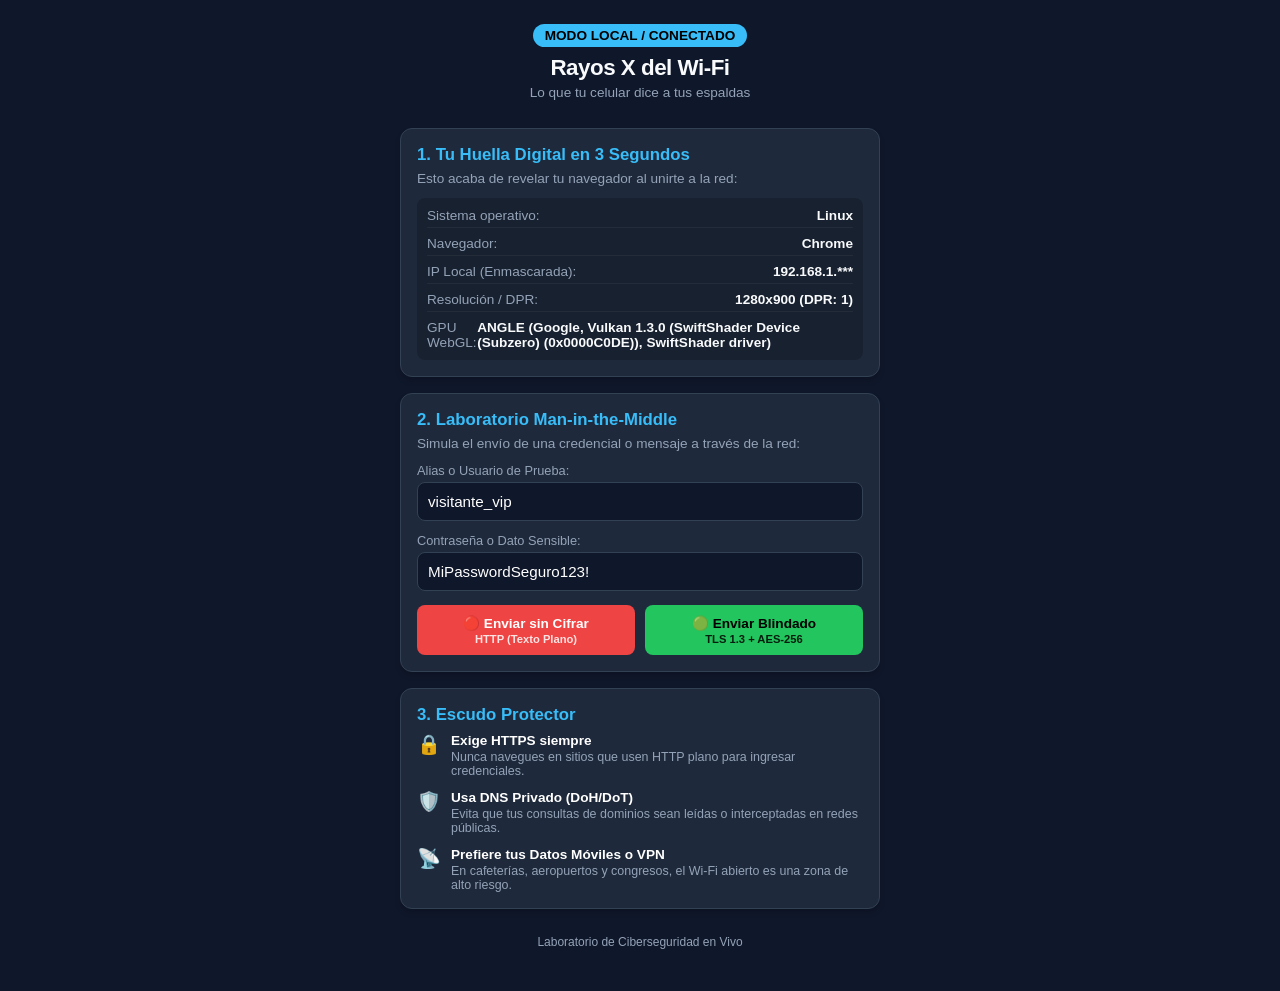
==== web/portal/index.html @ 3300b3cd "actualizacion3 fase2" ====
<!DOCTYPE html>
<html lang="es">
<head>
    <meta charset="UTF-8">
    <meta name="viewport" content="width=device-width, initial-scale=1.0, maximum-scale=1.0, user-scalable=no">
    <title>Rayos X del Wi-Fi Público - Tu Dispositivo al Descubierto</title>
    <link rel="stylesheet" href="styles.css">
</head>
<body>
    <div class="mobile-container">
        <!-- Cabecera -->
        <header class="header">
            <div class="badge-node" id="nodeBadge">Conectando...</div>
            <h1>Rayos X del Wi-Fi</h1>
            <p class="subtitle">Lo que tu celular dice a tus espaldas</p>
        </header>

        <!-- Paso 1: Huella Digital -->
        <section class="card" id="step1">
            <h2>1. Tu Huella Digital en 3 Segundos</h2>
            <p class="instruction">Esto acaba de revelar tu navegador al unirte a la red:</p>
            <div class="fingerprint-grid" id="fingerprintData">
                <div class="fp-item"><span>Sistema operativo:</span> <strong id="osVal">Detectando...</strong></div>
                <div class="fp-item"><span>Navegador:</span> <strong id="browserVal">Detectando...</strong></div>
                <div class="fp-item"><span>IP Local (Enmascarada):</span> <strong id="ipVal">...</strong></div>
                <div class="fp-item"><span>Resolución / DPR:</span> <strong id="screenVal">...</strong></div>
                <div class="fp-item"><span>GPU WebGL:</span> <strong id="gpuVal">...</strong></div>
            </div>
        </section>

        <!-- Paso 2: Laboratorio MitM -->
        <section class="card" id="step2">
            <h2>2. Laboratorio Man-in-the-Middle</h2>
            <p class="instruction">Simula el envío de una credencial o mensaje a través de la red:</p>
            
            <div class="form-group">
                <label for="aliasInput">Alias o Usuario de Prueba:</label>
                <input type="text" id="aliasInput" value="visitante_vip" placeholder="Ej. usuario123">
            </div>

            <div class="form-group">
                <label for="passInput">Contraseña o Dato Sensible:</label>
                <input type="text" id="passInput" value="MiPasswordSeguro123!" placeholder="Contraseña ficticia">
            </div>

            <div class="button-row">
                <button id="btnPlain" class="btn btn-danger">
                    <span>🔴 Enviar sin Cifrar</span>
                    <small>HTTP (Texto Plano)</small>
                </button>
                <button id="btnEncrypted" class="btn btn-success">
                    <span>🟢 Enviar Blindado</span>
                    <small>TLS 1.3 + AES-256</small>
                </button>
            </div>

            <div id="mitmResult" class="mitm-result hidden">
                <h3 id="resultTitle">Resultado de la Transmisión</h3>
                <div id="resultContent" class="result-box"></div>
            </div>
        </section>

        <!-- Paso 3: Recomendaciones -->
        <section class="card" id="step3">
            <h2>3. Escudo Protector</h2>
            <ul class="recommendations-list">
                <li>
                    <span class="icon">🔒</span>
                    <div>
                        <strong>Exige HTTPS siempre</strong>
                        <p>Nunca navegues en sitios que usen HTTP plano para ingresar credenciales.</p>
                    </div>
                </li>
                <li>
                    <span class="icon">🛡️</span>
                    <div>
                        <strong>Usa DNS Privado (DoH/DoT)</strong>
                        <p>Evita que tus consultas de dominios sean leídas o interceptadas en redes públicas.</p>
                    </div>
                </li>
                <li>
                    <span class="icon">📡</span>
                    <div>
                        <strong>Prefiere tus Datos Móviles o VPN</strong>
                        <p>En cafeterías, aeropuertos y congresos, el Wi-Fi abierto es una zona de alto riesgo.</p>
                    </div>
                </li>
            </ul>
        </section>

        <footer class="footer">
            <p>Laboratorio de Ciberseguridad en Vivo</p>
        </footer>
    </div>

    <script src="app.js"></script>
</body>
</html>
---- web/portal/styles.css ----
:root {
    --bg-color: #0f172a;
    --card-bg: #1e293b;
    --text-color: #f8fafc;
    --text-muted: #94a3b8;
    --accent-red: #ef4444;
    --accent-green: #22c55e;
    --accent-blue: #38bdf8;
    --border-color: #334155;
}

* {
    box-sizing: border-box;
    margin: 0;
    padding: 0;
    font-family: -apple-system, BlinkMacSystemFont, "Segoe UI", Roboto, Helvetica, Arial, sans-serif;
}

body {
    background-color: var(--bg-color);
    color: var(--text-color);
    padding: 12px;
    display: flex;
    justify-content: center;
}

.mobile-container {
    width: 100%;
    max-width: 480px;
    display: flex;
    flex-direction: column;
    gap: 16px;
    padding-bottom: 30px;
}

.header {
    text-align: center;
    padding: 12px 0;
    position: relative;
}

.badge-node {
    display: inline-block;
    background-color: var(--accent-blue);
    color: #000;
    font-weight: 700;
    font-size: 0.85rem;
    padding: 4px 12px;
    border-radius: 20px;
    margin-bottom: 8px;
    text-transform: uppercase;
}

.header h1 {
    font-size: 1.4rem;
    font-weight: 800;
    letter-spacing: -0.5px;
}

.subtitle {
    font-size: 0.85rem;
    color: var(--text-muted);
    margin-top: 4px;
}

.card {
    background-color: var(--card-bg);
    border: 1px solid var(--border-color);
    border-radius: 12px;
    padding: 16px;
    box-shadow: 0 4px 6px -1px rgba(0, 0, 0, 0.2);
}

.card h2 {
    font-size: 1.05rem;
    color: var(--accent-blue);
    margin-bottom: 6px;
}

.instruction {
    font-size: 0.85rem;
    color: var(--text-muted);
    margin-bottom: 12px;
}

.fingerprint-grid {
    display: flex;
    flex-direction: column;
    gap: 8px;
    background: rgba(0, 0, 0, 0.2);
    padding: 10px;
    border-radius: 8px;
    font-size: 0.85rem;
}

.fp-item {
    display: flex;
    justify-content: space-between;
    border-bottom: 1px solid rgba(255, 255, 255, 0.05);
    padding-bottom: 4px;
}

.fp-item:last-child {
    border-bottom: none;
    padding-bottom: 0;
}

.fp-item span {
    color: var(--text-muted);
}

.form-group {
    margin-bottom: 12px;
}

.form-group label {
    display: block;
    font-size: 0.8rem;
    color: var(--text-muted);
    margin-bottom: 4px;
}

.form-group input {
    width: 100%;
    padding: 10px;
    border-radius: 8px;
    border: 1px solid var(--border-color);
    background: #0f172a;
    color: #fff;
    font-size: 0.95rem;
}

.button-row {
    display: grid;
    grid-template-columns: 1fr 1fr;
    gap: 10px;
    margin-top: 14px;
}

.btn {
    border: none;
    border-radius: 8px;
    padding: 10px 8px;
    cursor: pointer;
    display: flex;
    flex-direction: column;
    align-items: center;
    gap: 2px;
    color: #fff;
    font-weight: 600;
    transition: opacity 0.2s;
}

.btn:active {
    opacity: 0.8;
}

.btn-danger {
    background-color: var(--accent-red);
}

.btn-success {
    background-color: var(--accent-green);
    color: #000;
}

.btn span {
    font-size: 0.85rem;
}

.btn small {
    font-size: 0.7rem;
    opacity: 0.85;
}

.mitm-result {
    margin-top: 14px;
    padding: 10px;
    border-radius: 8px;
    font-size: 0.85rem;
}

.mitm-result.hidden {
    display: none;
}

.mitm-result.alert-red {
    background: rgba(239, 68, 68, 0.15);
    border: 1px solid var(--accent-red);
}

.mitm-result.alert-green {
    background: rgba(34, 197, 94, 0.15);
    border: 1px solid var(--accent-green);
}

.mitm-result h3 {
    font-size: 0.9rem;
    margin-bottom: 4px;
}

.result-box {
    font-family: monospace;
    font-size: 0.75rem;
    word-break: break-all;
    white-space: pre-wrap;
    background: rgba(0, 0, 0, 0.4);
    padding: 8px;
    border-radius: 6px;
    margin-top: 6px;
}

.recommendations-list {
    list-style: none;
    display: flex;
    flex-direction: column;
    gap: 12px;
    margin-top: 8px;
}

.recommendations-list li {
    display: flex;
    gap: 10px;
    align-items: flex-start;
    font-size: 0.85rem;
}

.recommendations-list .icon {
    font-size: 1.2rem;
}

.recommendations-list strong {
    display: block;
    color: #fff;
    margin-bottom: 2px;
}

.recommendations-list p {
    color: var(--text-muted);
    font-size: 0.78rem;
}

.footer {
    text-align: center;
    font-size: 0.75rem;
    color: var(--text-muted);
    margin-top: 10px;
}
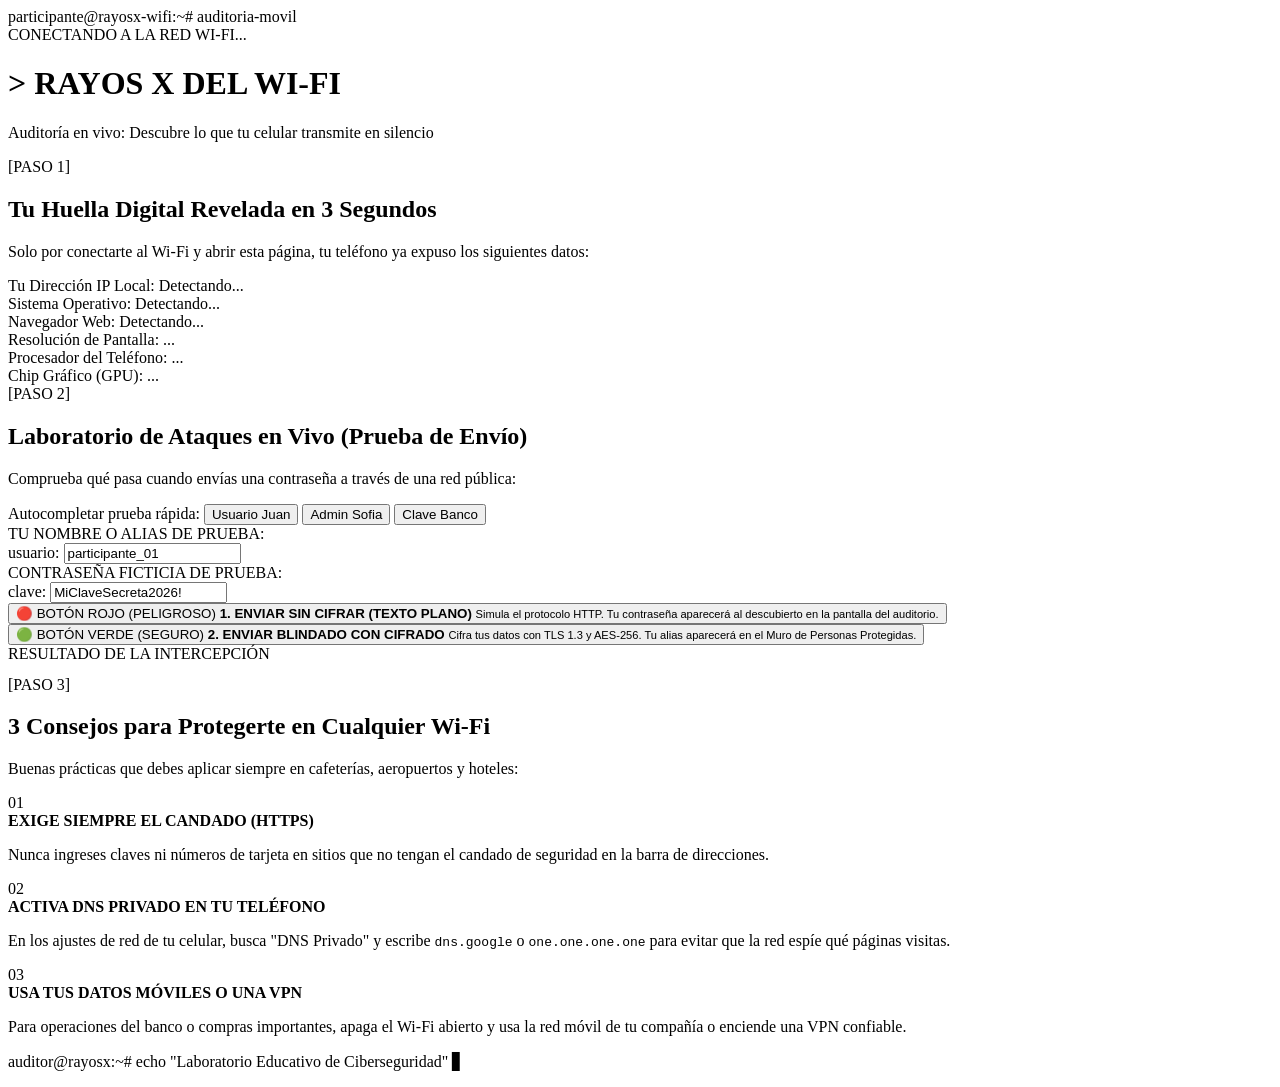
==== commit 981b4800: "actualizaion prototipo" ====
--- a/web/portal/index.html
+++ b/web/portal/index.html
@@ -3,96 +3,141 @@
 <head>
     <meta charset="UTF-8">
     <meta name="viewport" content="width=device-width, initial-scale=1.0, maximum-scale=1.0, user-scalable=no">
-    <title>Rayos X del Wi-Fi Público - Tu Dispositivo al Descubierto</title>
-    <link rel="stylesheet" href="styles.css">
+    <title>Rayos X del Wi-Fi - Portal del Participante</title>
+    <link rel="stylesheet" href="/portal_static/styles.css">
 </head>
 <body>
-    <div class="mobile-container">
-        <!-- Cabecera -->
-        <header class="header">
-            <div class="badge-node" id="nodeBadge">Conectando...</div>
-            <h1>Rayos X del Wi-Fi</h1>
-            <p class="subtitle">Lo que tu celular dice a tus espaldas</p>
+    <div class="terminal-container">
+        <!-- Cabecera Estilo Terminal Linux -->
+        <header class="terminal-header">
+            <div class="terminal-bar">
+                <span class="dot dot-red"></span>
+                <span class="dot dot-yellow"></span>
+                <span class="dot dot-green"></span>
+                <span class="terminal-title">participante@rayosx-wifi:~# auditoria-movil</span>
+            </div>
+            <div class="header-content">
+                <div class="badge-node" id="nodeBadge">CONECTANDO A LA RED WI-FI...</div>
+                <h1 class="main-title"><span class="prompt-symbol">&gt;</span> RAYOS X DEL WI-FI</h1>
+                <p class="subtitle">Auditoría en vivo: Descubre lo que tu celular transmite en silencio</p>
+            </div>
         </header>
 
-        <!-- Paso 1: Huella Digital -->
-        <section class="card" id="step1">
-            <h2>1. Tu Huella Digital en 3 Segundos</h2>
-            <p class="instruction">Esto acaba de revelar tu navegador al unirte a la red:</p>
-            <div class="fingerprint-grid" id="fingerprintData">
-                <div class="fp-item"><span>Sistema operativo:</span> <strong id="osVal">Detectando...</strong></div>
-                <div class="fp-item"><span>Navegador:</span> <strong id="browserVal">Detectando...</strong></div>
-                <div class="fp-item"><span>IP Local (Enmascarada):</span> <strong id="ipVal">...</strong></div>
-                <div class="fp-item"><span>Resolución / DPR:</span> <strong id="screenVal">...</strong></div>
-                <div class="fp-item"><span>GPU WebGL:</span> <strong id="gpuVal">...</strong></div>
+        <!-- Paso 1: Huella Digital del Dispositivo -->
+        <section class="term-card" id="step1">
+            <div class="term-card-header">
+                <span class="step-badge">[PASO 1]</span>
+                <h2>Tu Huella Digital Revelada en 3 Segundos</h2>
+            </div>
+            <p class="term-desc">Solo por conectarte al Wi-Fi y abrir esta página, tu teléfono ya expuso los siguientes datos:</p>
+            
+            <div class="console-box" id="fingerprintData">
+                <div class="console-line"><span class="k">Tu Dirección IP Local:</span> <span class="v" id="ipVal">Detectando...</span></div>
+                <div class="console-line"><span class="k">Sistema Operativo:</span> <span class="v" id="osVal">Detectando...</span></div>
+                <div class="console-line"><span class="k">Navegador Web:</span> <span class="v" id="browserVal">Detectando...</span></div>
+                <div class="console-line"><span class="k">Resolución de Pantalla:</span> <span class="v" id="screenVal">...</span></div>
+                <div class="console-line"><span class="k">Procesador del Teléfono:</span> <span class="v" id="cpuVal">...</span></div>
+                <div class="console-line"><span class="k">Chip Gráfico (GPU):</span> <span class="v" id="gpuVal">...</span></div>
             </div>
         </section>
 
-        <!-- Paso 2: Laboratorio MitM -->
-        <section class="card" id="step2">
-            <h2>2. Laboratorio Man-in-the-Middle</h2>
-            <p class="instruction">Simula el envío de una credencial o mensaje a través de la red:</p>
+        <!-- Paso 2: Laboratorio de Ataques (MitM) -->
+        <section class="term-card" id="step2">
+            <div class="term-card-header">
+                <span class="step-badge">[PASO 2]</span>
+                <h2>Laboratorio de Ataques en Vivo (Prueba de Envío)</h2>
+            </div>
+            <p class="term-desc">Comprueba qué pasa cuando envías una contraseña a través de una red pública:</p>
             
-            <div class="form-group">
-                <label for="aliasInput">Alias o Usuario de Prueba:</label>
-                <input type="text" id="aliasInput" value="visitante_vip" placeholder="Ej. usuario123">
+            <!-- Botones de relleno rápido -->
+            <div class="quick-fill-bar">
+                <span class="quick-fill-label">Autocompletar prueba rápida:</span>
+                <button type="button" class="btn-chip" id="btnFillAlice">Usuario Juan</button>
+                <button type="button" class="btn-chip" id="btnFillBob">Admin Sofia</button>
+                <button type="button" class="btn-chip" id="btnFillCard">Clave Banco</button>
             </div>
 
-            <div class="form-group">
-                <label for="passInput">Contraseña o Dato Sensible:</label>
-                <input type="text" id="passInput" value="MiPasswordSeguro123!" placeholder="Contraseña ficticia">
+            <div class="form-row">
+                <label for="aliasInput">TU NOMBRE O ALIAS DE PRUEBA:</label>
+                <div class="input-wrap">
+                    <span class="prefix">usuario:</span>
+                    <input type="text" id="aliasInput" value="participante_01" placeholder="Ej. juan_perez" spellcheck="false" autocomplete="off">
+                </div>
             </div>
 
-            <div class="button-row">
-                <button id="btnPlain" class="btn btn-danger">
-                    <span>🔴 Enviar sin Cifrar</span>
-                    <small>HTTP (Texto Plano)</small>
+            <div class="form-row">
+                <label for="passInput">CONTRASEÑA FICTICIA DE PRUEBA:</label>
+                <div class="input-wrap">
+                    <span class="prefix">clave:</span>
+                    <input type="text" id="passInput" value="MiClaveSecreta2026!" placeholder="Contraseña de prueba" spellcheck="false" autocomplete="off">
+                </div>
+            </div>
+
+            <!-- Botones de Acción Grande -->
+            <div class="buttons-grid">
+                <button id="btnPlain" class="btn-terminal btn-plain">
+                    <span class="btn-tag">🔴 BOTÓN ROJO (PELIGROSO)</span>
+                    <strong>1. ENVIAR SIN CIFRAR (TEXTO PLANO)</strong>
+                    <small>Simula el protocolo HTTP. Tu contraseña aparecerá al descubierto en la pantalla del auditorio.</small>
                 </button>
-                <button id="btnEncrypted" class="btn btn-success">
-                    <span>🟢 Enviar Blindado</span>
-                    <small>TLS 1.3 + AES-256</small>
+                
+                <button id="btnEncrypted" class="btn-terminal btn-encrypted">
+                    <span class="btn-tag">🟢 BOTÓN VERDE (SEGURO)</span>
+                    <strong>2. ENVIAR BLINDADO CON CIFRADO</strong>
+                    <small>Cifra tus datos con TLS 1.3 y AES-256. Tu alias aparecerá en el Muro de Personas Protegidas.</small>
                 </button>
             </div>
 
-            <div id="mitmResult" class="mitm-result hidden">
-                <h3 id="resultTitle">Resultado de la Transmisión</h3>
-                <div id="resultContent" class="result-box"></div>
+            <!-- Resultado de la Transmisión -->
+            <div id="mitmResult" class="mitm-console hidden">
+                <div class="mitm-console-top" id="resultHeader">
+                    <span class="status-indicator"></span>
+                    <span id="resultTitle">RESULTADO DE LA INTERCEPCIÓN</span>
+                </div>
+                <pre id="resultContent" class="console-output"></pre>
             </div>
         </section>
 
-        <!-- Paso 3: Recomendaciones -->
-        <section class="card" id="step3">
-            <h2>3. Escudo Protector</h2>
-            <ul class="recommendations-list">
-                <li>
-                    <span class="icon">🔒</span>
-                    <div>
-                        <strong>Exige HTTPS siempre</strong>
-                        <p>Nunca navegues en sitios que usen HTTP plano para ingresar credenciales.</p>
+        <!-- Paso 3: Recomendaciones de Seguridad -->
+        <section class="term-card" id="step3">
+            <div class="term-card-header">
+                <span class="step-badge">[PASO 3]</span>
+                <h2>3 Consejos para Protegerte en Cualquier Wi-Fi</h2>
+            </div>
+            <p class="term-desc">Buenas prácticas que debes aplicar siempre en cafeterías, aeropuertos y hoteles:</p>
+
+            <div class="defense-list">
+                <div class="defense-item">
+                    <div class="defense-num">01</div>
+                    <div class="defense-body">
+                        <strong>EXIGE SIEMPRE EL CANDADO (HTTPS)</strong>
+                        <p>Nunca ingreses claves ni números de tarjeta en sitios que no tengan el candado de seguridad en la barra de direcciones.</p>
                     </div>
-                </li>
-                <li>
-                    <span class="icon">🛡️</span>
-                    <div>
-                        <strong>Usa DNS Privado (DoH/DoT)</strong>
-                        <p>Evita que tus consultas de dominios sean leídas o interceptadas en redes públicas.</p>
+                </div>
+
+                <div class="defense-item">
+                    <div class="defense-num">02</div>
+                    <div class="defense-body">
+                        <strong>ACTIVA DNS PRIVADO EN TU TELÉFONO</strong>
+                        <p>En los ajustes de red de tu celular, busca "DNS Privado" y escribe <code>dns.google</code> o <code>one.one.one.one</code> para evitar que la red espíe qué páginas visitas.</p>
                     </div>
-                </li>
-                <li>
-                    <span class="icon">📡</span>
-                    <div>
-                        <strong>Prefiere tus Datos Móviles o VPN</strong>
-                        <p>En cafeterías, aeropuertos y congresos, el Wi-Fi abierto es una zona de alto riesgo.</p>
+                </div>
+
+                <div class="defense-item">
+                    <div class="defense-num">03</div>
+                    <div class="defense-body">
+                        <strong>USA TUS DATOS MÓVILES O UNA VPN</strong>
+                        <p>Para operaciones del banco o compras importantes, apaga el Wi-Fi abierto y usa la red móvil de tu compañía o enciende una VPN confiable.</p>
                     </div>
-                </li>
-            </ul>
+                </div>
+            </div>
         </section>
 
-        <footer class="footer">
-            <p>Laboratorio de Ciberseguridad en Vivo</p>
+        <footer class="terminal-footer">
+            <p class="footer-prompt">auditor@rayosx:~# echo "Laboratorio Educativo de Ciberseguridad" <span class="cursor">▋</span></p>
         </footer>
     </div>
 
-    <script src="app.js"></script>
+    <script src="/portal_static/app.js"></script>
 </body>
-</html>+</html>
